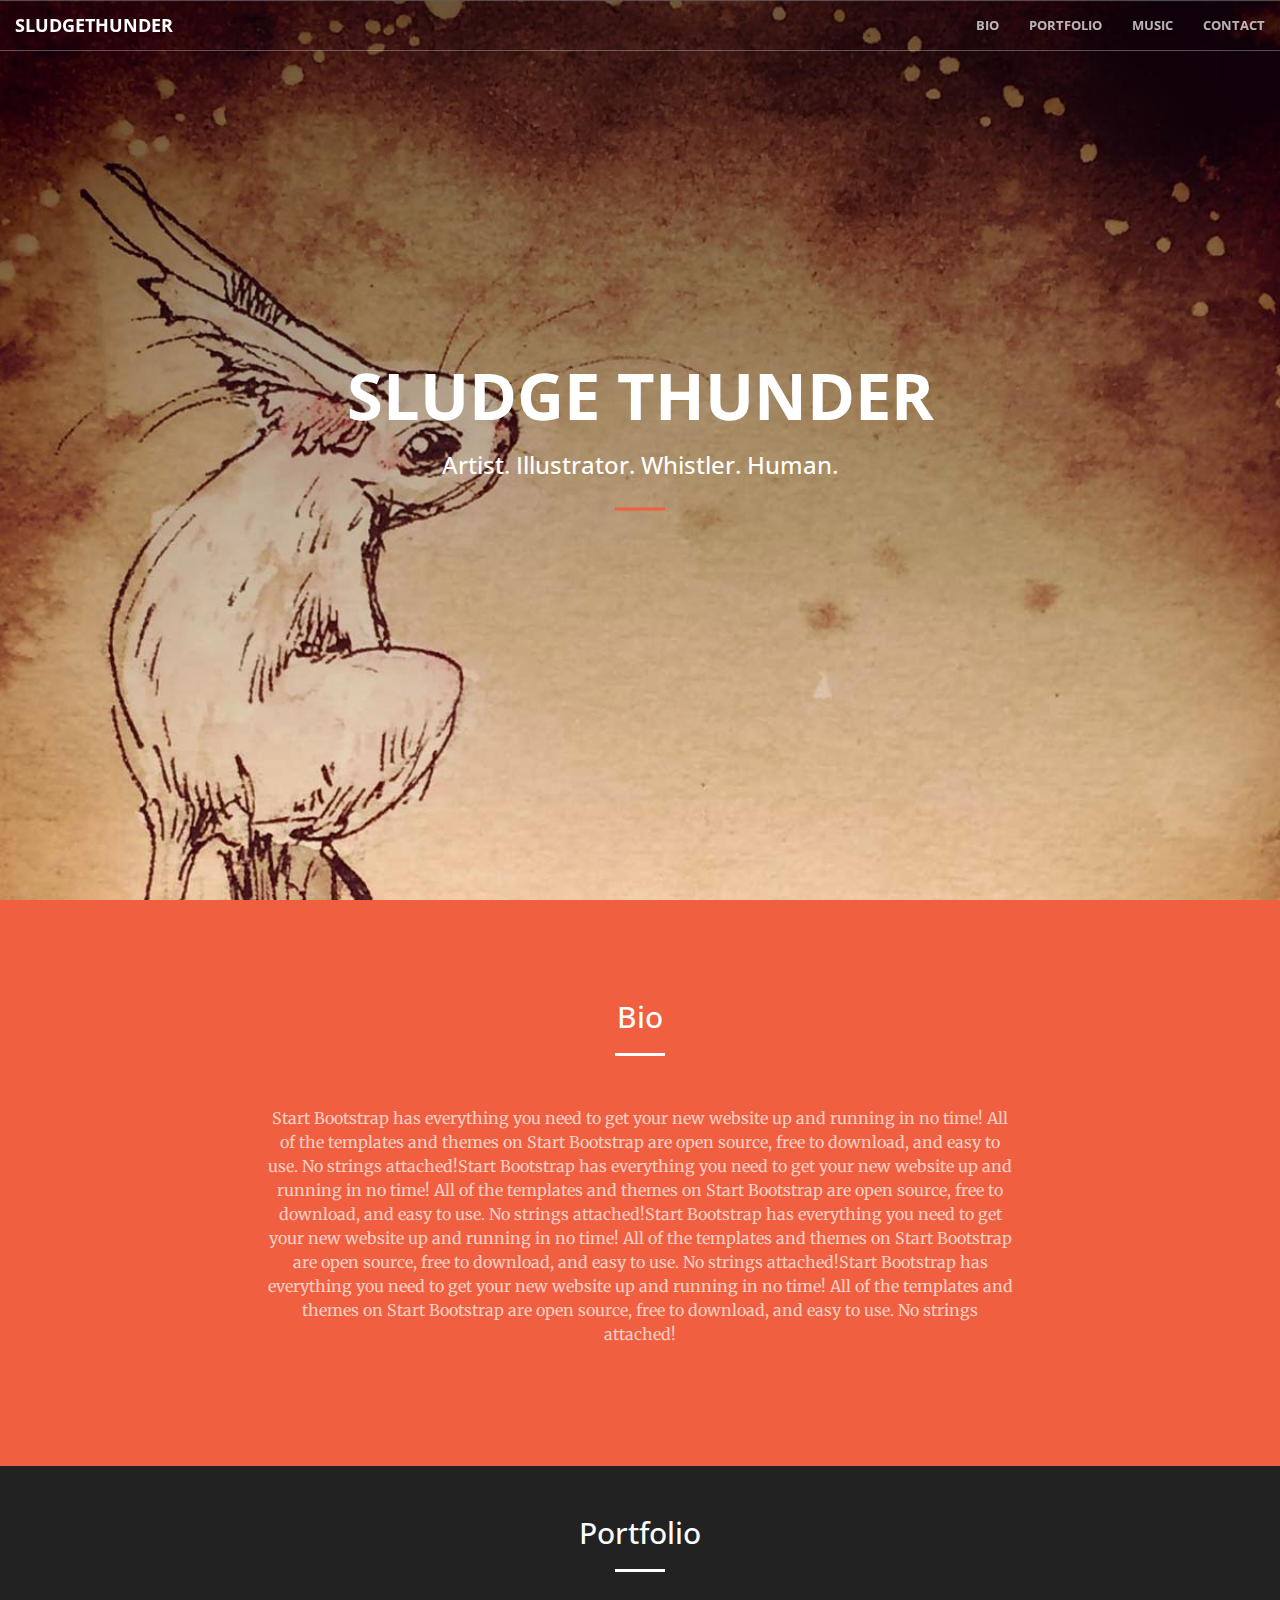
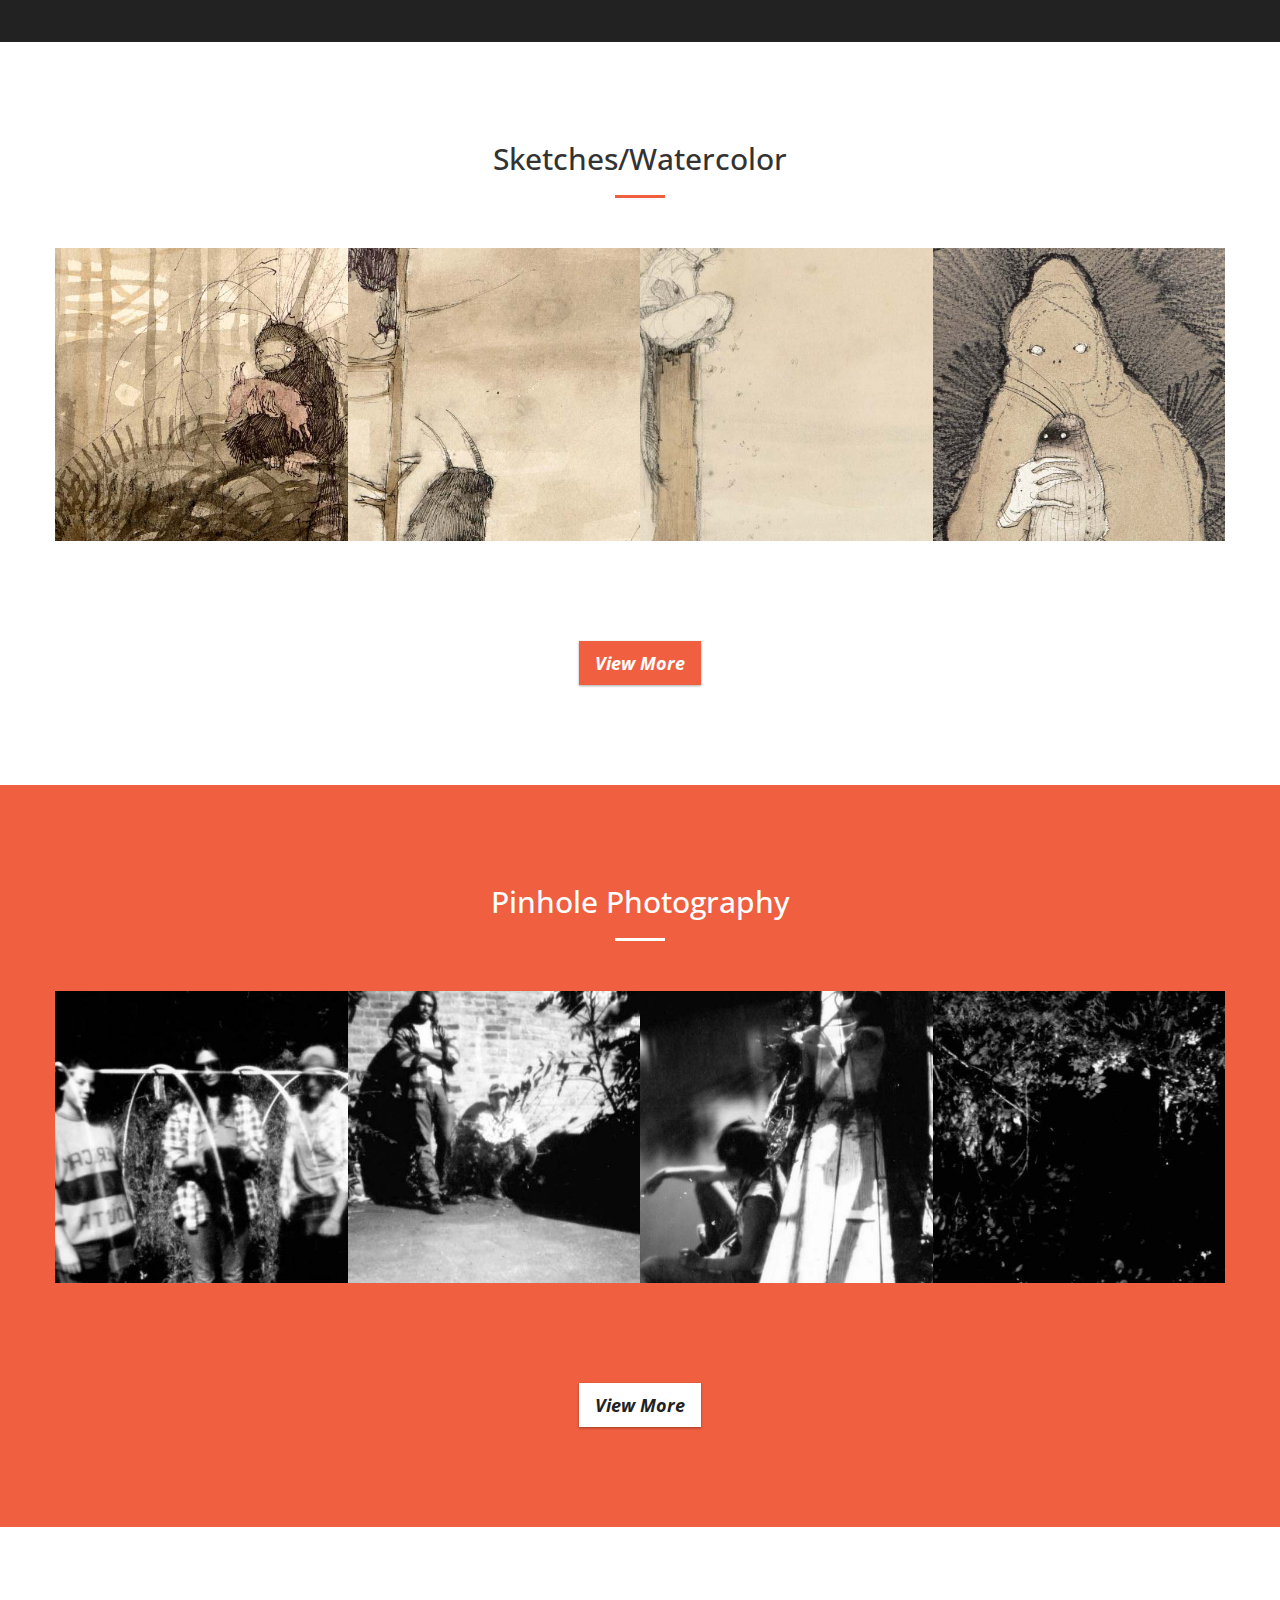
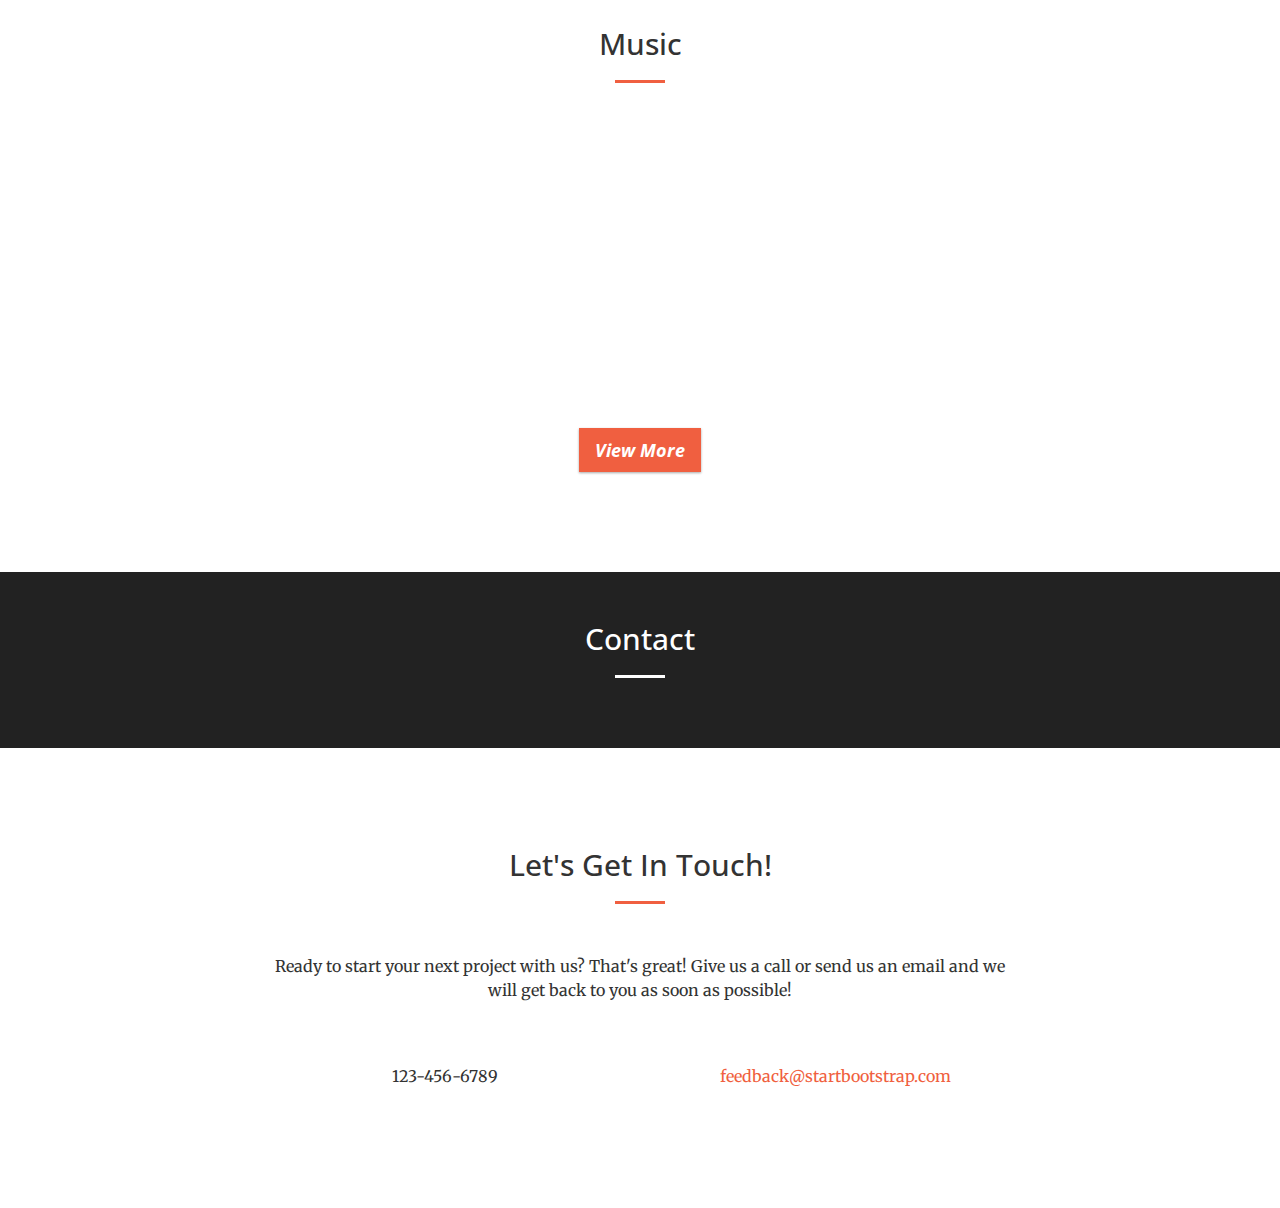
==== index.html @ fcd065b0 "initial commit" ====
<!DOCTYPE html>
<html lang="en">

<head>
    <meta charset="utf-8">
    <meta http-equiv="X-UA-Compatible" content="IE=edge">
    <meta name="viewport" content="width=device-width, initial-scale=1">
    <meta name="description" content="">
    <meta name="author" content="">
    <title>GRUB | NATION</title>
    <!-- Bootstrap Core CSS -->
    <link rel="stylesheet" href="assets/css/bootstrap.min.css" type="text/css">
    <!-- Custom Fonts -->
    <link href='http://fonts.googleapis.com/css?family=Open+Sans:300italic,400italic,600italic,700italic,800italic,400,300,600,700,800' rel='stylesheet' type='text/css'>
    <link href='http://fonts.googleapis.com/css?family=Merriweather:400,300,300italic,400italic,700,700italic,900,900italic' rel='stylesheet' type='text/css'>
    <link rel="stylesheet" href="assets/font-awesome/css/font-awesome.min.css" type="text/css">
    <!-- Plugin CSS -->
    <link rel="stylesheet" href="assets/css/animate.min.css" type="text/css">
    <!-- Custom CSS -->
    <link rel="stylesheet" href="assets/css/creative.css" type="text/css">
    <link rel="stylesheet" href="assets/css/custom.css" type="text/css">


<!-- REMOVE HOLDER.JS  -->
    <script src="assets/js/holder.min.js"></script>


    <!-- HTML5 Shim and Respond.js IE8 support of HTML5 elements and media queries -->
    <!-- WARNING: Respond.js doesn't work if you view the page via file:// -->
    <!--[if lt IE 9]>
        <script src="https://oss.maxcdn.com/libs/html5shiv/3.7.0/html5shiv.js"></script>
        <script src="https://oss.maxcdn.com/libs/respond.js/1.4.2/respond.min.js"></script>
        <p class="browserupgrade">You are using an <strong>outdated</strong> browser. Please <a href="http://browsehappy.com/">upgrade your browser</a> to improve your experience.</p>
    <![endif]-->
</head>

<body id="page-top">
    <!-- Navigation -->
    <nav id="mainNav" class="navbar navbar-default navbar-fixed-top">
        <div class="container-fluid">
            <!-- Brand and toggle get grouped for better mobile display -->
            <div class="navbar-header">
                <button type="button" class="navbar-toggle collapsed" data-toggle="collapse" data-target="#bs-example-navbar-collapse-1">
                    <span class="sr-only">Toggle navigation</span>
                    <span class="icon-bar"></span>
                    <span class="icon-bar"></span>
                    <span class="icon-bar"></span>
                </button>
                <a class="navbar-brand page-scroll" href="#page-top">SludgeThunder</a>
            </div>
            <!-- Collect the nav links, forms, and other content for toggling -->
            <div class="collapse navbar-collapse" id="bs-example-navbar-collapse-1">
                <ul class="nav navbar-nav navbar-right">
                    <li><a class="page-scroll" href="#about">BIO</a></li>
                    <li><a class="page-scroll" href="#portfolio">PORTFOLIO</a></li>
                    <li><a class="page-scroll" href="#music">MUSIC</a></li>
                    <li><a class="page-scroll" href="#contact">CONTACT</a></li>
                </ul>
            </div>
            <!-- /.navbar-collapse -->
        </div>
        <!-- /.container-fluid -->
    </nav>
    <!-- Header -->
    <header>
        <div class="header-content">
            <div class="header-content-inner">
                <h1>Sludge Thunder</h1>
                <h3>Artist. Illustrator. Whistler. Human.</h3>
                <hr>
                <!-- <a href="#about" class="btn btn-primary btn-xl page-scroll">Coming Soon</a> -->
            </div>
        </div>
    </header>
    <!-- Biography -->
    <section class="bg-primary" id="about">
        <div class="container">
            <div class="row">
                <div class="col-lg-8 col-lg-offset-2 text-center">
                    <h2 class="section-heading">Bio</h2>
                    <hr class="light">
                    <p class="text-faded">Start Bootstrap has everything you need to get your new website up and running in no time! All of the templates and themes on Start Bootstrap are open source, free to download, and easy to use. No strings attached!Start Bootstrap has everything you need to get your new website up and running in no time! All of the templates and themes on Start Bootstrap are open source, free to download, and easy to use. No strings attached!Start Bootstrap has everything you need to get your new website up and running in no time! All of the templates and themes on Start Bootstrap are open source, free to download, and easy to use. No strings attached!Start Bootstrap has everything you need to get your new website up and running in no time! All of the templates and themes on Start Bootstrap are open source, free to download, and easy to use. No strings attached!</p>
                </div>
            </div>
        </div>
    </section>
    <!-- Portfolio -->
    <aside class="bg-dark" id="portfolio">
        <div class="container text-center">
            <div class="call-to-action">
                <h2>Portfolio</h2>
                <hr class="light">
            </div>
        </div>
    </aside>
    <section id="gallery_sketches" class="">
        <div class="container">
            <div class="row no-gutter">
                <!-- Sketches/Watercolor -->
                <h2 class="section-heading text-center">Sketches/Watercolor</h2>
                <hr class="primary">
                <div class="col-lg-3 col-sm-6">
                    <a href="#" class="portfolio-box" data-toggle="modal" data-target="#image_id">
                        <img src="uploads/cropped_images/500x500_sludge_thunder_01.jpg" class="img-responsive" alt="">
                        <div class="portfolio-box-caption">
                            <div class="portfolio-box-caption-content">
                                <div class="project-category text-faded">
                                    Category
                                </div>
                                <div class="project-name">
                                    Project Name
                                </div>
                            </div>
                        </div>
                    </a>
                </div>
                <div class="col-lg-3 col-sm-6">
                    <a href="#" class="portfolio-box" data-toggle="modal" data-target="#image_id">
                        <img src="uploads/cropped_images/500x500_sludge_thunder_02.jpg" class="img-responsive" alt="">
                        <div class="portfolio-box-caption">
                            <div class="portfolio-box-caption-content">
                                <div class="project-category text-faded">
                                    Category
                                </div>
                                <div class="project-name">
                                    Project Name
                                </div>
                            </div>
                        </div>
                    </a>
                </div>
                <div class="col-lg-3 col-sm-6">
                    <a href="#" class="portfolio-box" data-toggle="modal" data-target="#image_id">
                        <img src="uploads/cropped_images/500x500_sludge_thunder_03.jpg" class="img-responsive" alt="">
                        <div class="portfolio-box-caption">
                            <div class="portfolio-box-caption-content">
                                <div class="project-category text-faded">
                                    Category
                                </div>
                                <div class="project-name">
                                    Project Name
                                </div>
                            </div>
                        </div>
                    </a>
                </div>
                <div class="col-lg-3 col-sm-6">
                    <a href="#" class="portfolio-box" data-toggle="modal" data-target="#image_id">
                        <img src="uploads/cropped_images/500x500_sludge_thunder_04.jpg" class="img-responsive" alt="">
                        <div class="portfolio-box-caption">
                            <div class="portfolio-box-caption-content">
                                <div class="project-category text-faded">
                                    Category
                                </div>
                                <div class="project-name">
                                    Project Name
                                </div>
                            </div>
                        </div>
                    </a>
                </div>
                <div class="col-xs-12 view-more">
                    <a href="#" class="btn btn-lg btn-primary">View More</a>
                </div>
    </section>
    <section id="pinhole_photography" class="bg-primary">
        <div class="container">
            <div class="row no-gutter">
                <!-- Pinhole Photography -->
                <h2 class="section-heading text-center">Pinhole Photography</h2>
                <hr class="light">
                <div class="col-lg-3 col-sm-6">
                    <a href="#" class="portfolio-box" data-toggle="modal" data-target="#image_id">
                        <img src="uploads/cropped_images/500x500_pinhole_01.jpg" class="img-responsive" alt="">
                        <div class="portfolio-box-caption">
                            <div class="portfolio-box-caption-content">
                                <div class="project-category text-faded">
                                    Category
                                </div>
                                <div class="project-name">
                                    Project Name
                                </div>
                            </div>
                        </div>
                    </a>
                </div>
                <div class="col-lg-3 col-sm-6">
                    <a href="#" class="portfolio-box" data-toggle="modal" data-target="#image_id">
                        <img src="uploads/cropped_images/500x500_pinhole_02.jpg" class="img-responsive" alt="">
                        <div class="portfolio-box-caption">
                            <div class="portfolio-box-caption-content">
                                <div class="project-category text-faded">
                                    Category
                                </div>
                                <div class="project-name">
                                    Project Name
                                </div>
                            </div>
                        </div>
                    </a>
                </div>
                <div class="col-lg-3 col-sm-6">
                    <a href="#" class="portfolio-box" data-toggle="modal" data-target="#image_id">
                        <img src="uploads/cropped_images/500x500_pinhole_03.jpg" class="img-responsive" alt="">
                        <div class="portfolio-box-caption">
                            <div class="portfolio-box-caption-content">
                                <div class="project-category text-faded">
                                    Category
                                </div>
                                <div class="project-name">
                                    Project Name
                                </div>
                            </div>
                        </div>
                    </a>
                </div>
                <div class="col-lg-3 col-sm-6">
                    <a href="#" class="portfolio-box" data-toggle="modal" data-target="#image_id">
                        <img src="uploads/cropped_images/500x500_pinhole_04.jpg" class="img-responsive" alt="">
                        <div class="portfolio-box-caption">
                            <div class="portfolio-box-caption-content">
                                <div class="project-category text-faded">
                                    Category
                                </div>
                                <div class="project-name">
                                    Project Name
                                </div>
                            </div>
                        </div>
                    </a>
                </div>

                <div class="col-xs-12 view-more">
                    <a href="#" class="btn btn-lg btn-default">View More</a>
                </div>
            </div>
        </div>
    </section>

    <!-- Music -->
    <section id="music">
        <div class="container">
            <div class="row">
                <div class="col-lg-12 text-center">
                    <h2 class="section-heading">Music</h2>
                    <hr class="primary">
                </div>
            </div>
        </div>
        <div class="container">
            <div class="row">
                <div class="col-lg-3 col-sm-6 col-xs-12">
                    <div class="service-box">
                        <i class="wow bounceIn text-primary" data-wow-delay=".1s">Nest Of Whistles</i>
                        <iframe class="soundcloud" scrolling="no" frameborder="no" src="https://w.soundcloud.com/player/?url=https%3A//api.soundcloud.com/tracks/195862359&amp;auto_play=false&amp;hide_related=false&amp;show_comments=true&amp;show_user=true&amp;show_reposts=false&amp;visual=true"></iframe>
                        <!--<p class="text-muted">Our templates are updated regularly so they don't break.</p>-->
                    </div>
                </div>
                <div class="col-lg-3 col-sm-6 col-xs-12">
                    <div class="service-box">
                        <i class="wow bounceIn text-primary" data-wow-delay=".3s">Sky Whale Song</i>
                        <iframe class="soundcloud" scrolling="no" frameborder="no" src="https://w.soundcloud.com/player/?url=https%3A//api.soundcloud.com/tracks/191041962&amp;auto_play=false&amp;hide_related=false&amp;show_comments=true&amp;show_user=true&amp;show_reposts=false&amp;visual=true"></iframe>
                    </div>
                </div>
                <div class="col-lg-3 col-sm-6 col-xs-12">
                    <div class="service-box">
                        <i class="wow bounceIn text-primary" data-wow-delay=".5s">Maine</i>
                        <iframe class="soundcloud" scrolling="no" frameborder="no" src="https://w.soundcloud.com/player/?url=https%3A//api.soundcloud.com/tracks/172939476&amp;auto_play=false&amp;hide_related=false&amp;show_comments=true&amp;show_user=true&amp;show_reposts=false&amp;visual=true"></iframe>
                    </div>
                </div>
                <div class="col-lg-3 col-sm-6 col-xs-12">
                    <div class="service-box">
                        <i class="wow bounceIn text-primary" data-wow-delay=".7s">Pine Vein</i>
                        <iframe class="soundcloud" scrolling="no" frameborder="no" src="https://w.soundcloud.com/player/?url=https%3A//api.soundcloud.com/tracks/153938681&amp;auto_play=false&amp;hide_related=false&amp;show_comments=true&amp;show_user=true&amp;show_reposts=false&amp;visual=true"></iframe>
                    </div>
                </div>
                <div class="col-xs-12 view-more">
                    <a href="#" class="btn btn-lg btn-primary">View More</a>
                </div>
            </div>
        </div>
    </section>
    <!-- Contact -->
    <aside class="bg-dark" id="contact">
        <div class="container text-center">
            <div class="call-to-action">
                <h2>Contact</h2>
                <hr class="light">
            </div>
        </div>
    </aside>
    <section>
        <div class="container">
            <div class="row">
                <div class="col-lg-8 col-lg-offset-2 text-center">
                    <h2 class="section-heading">Let's Get In Touch!</h2>
                    <hr class="primary">
                    <p>Ready to start your next project with us? That's great! Give us a call or send us an email and we will get back to you as soon as possible!</p>
                </div>
                <div class="col-lg-4 col-lg-offset-2 text-center">
                    <i class="fa fa-phone fa-3x wow bounceIn"></i>
                    <p>123-456-6789</p>
                </div>
                <div class="col-lg-4 text-center">
                    <i class="fa fa-envelope-o fa-3x wow bounceIn" data-wow-delay=".1s"></i>
                    <p><a href="mailto:your-email@your-domain.com">feedback@startbootstrap.com</a></p>
                </div>
            </div>
        </div>
    </section>



<!-- MODAL CONTENT -->


    <!-- Modals -->
    <!-- Large modal -->
    <div id="image_id" class="modal fade" tabindex="-1" role="dialog" aria-labelledby="IMAGE_NAME">
        <div class="modal-dialog modal-lg">
            <div class="modal-content">
                <div class="modal-header">
                    <button type="button" class="close" data-dismiss="modal" aria-label="Close"><span aria-hidden="true">&times;</span></button>
                    <h4 class="modal-title">IMAGE NAME</h4>
                </div>
                <div class="modal-body text-center">
                        <img class="img-responsive" src="holder.js/600x400">
                </div>
                <div class="modal-footer">
                    <button type="button" class="btn btn-default" data-dismiss="modal">Close</button>
                </div>
            </div>
        </div>
    </div>






    <!-- jQuery -->
    <script src="assets/js/jquery.js"></script>
    <!-- Bootstrap Core JavaScript -->
    <script src="assets/js/bootstrap.min.js"></script>
    <!-- Plugin JavaScript -->
    <script src="assets/js/jquery.easing.min.js"></script>
    <script src="assets/js/jquery.fittext.js"></script>
    <script src="assets/js/wow.min.js"></script>
    <!-- Custom Theme JavaScript -->
    <script src="assets/js/creative.js"></script>
</body>

</html>
---- assets/css/creative.css ----
html,body{height:100%;width:100%}body{font-family:'Merriweather','Helvetica Neue',Arial,sans-serif}hr{border-color:#f05f40;border-width:3px;max-width:50px}hr.light{border-color:white}a{-webkit-transition:all .35s;transition:all .35s;color:#f05f40}a:hover,a:focus{color:#eb3812}h1,h2,h3,h4,h5,h6{font-family:'Open Sans','Helvetica Neue',Arial,sans-serif}p{font-size:16px;line-height:1.5;margin-bottom:20px}.bg-primary{background-color:#f05f40}.bg-dark{background-color:#222;color:white}.text-faded{color:rgba(255,255,255,0.7)}section{padding:100px 0}aside{padding:50px 0}.no-padding{padding:0}.navbar-default{background-color:white;border-color:rgba(34,34,34,0.05);font-family:'Open Sans','Helvetica Neue',Arial,sans-serif;-webkit-transition:all .35s;transition:all .35s}.navbar-default .navbar-header .navbar-brand{color:#f05f40;font-family:'Open Sans','Helvetica Neue',Arial,sans-serif;font-weight:700;text-transform:uppercase}.navbar-default .navbar-header .navbar-brand:hover,.navbar-default .navbar-header .navbar-brand:focus{color:#eb3812}.navbar-default .nav>li>a,.navbar-default .nav>li>a:focus{text-transform:uppercase;font-weight:700;font-size:13px;color:#222}.navbar-default .nav>li>a:hover,.navbar-default .nav>li>a:focus:hover{color:#f05f40}.navbar-default .nav>li.active>a,.navbar-default .nav>li.active>a:focus{color:#f05f40 !important;background-color:transparent}.navbar-default .nav>li.active>a:hover,.navbar-default .nav>li.active>a:focus:hover{background-color:transparent}@media (min-width:768px){.navbar-default{background-color:transparent;border-color:rgba(255,255,255,0.3)}.navbar-default .navbar-header .navbar-brand{color:rgba(255,255,255,0.7)}.navbar-default .navbar-header .navbar-brand:hover,.navbar-default .navbar-header .navbar-brand:focus{color:white}.navbar-default .nav>li>a,.navbar-default .nav>li>a:focus{color:rgba(255,255,255,0.7)}.navbar-default .nav>li>a:hover,.navbar-default .nav>li>a:focus:hover{color:white}.navbar-default.affix{background-color:white;border-color:rgba(34,34,34,0.05)}.navbar-default.affix .navbar-header .navbar-brand{color:#f05f40;font-size:14px}.navbar-default.affix .navbar-header .navbar-brand:hover,.navbar-default.affix .navbar-header .navbar-brand:focus{color:#eb3812}.navbar-default.affix .nav>li>a,.navbar-default.affix .nav>li>a:focus{color:#222}.navbar-default.affix .nav>li>a:hover,.navbar-default.affix .nav>li>a:focus:hover{color:#f05f40}}header{position:relative;width:100%;min-height:auto;background-position:center;background:-webkit-linear-gradient(top, rgba(0,0,0,0.5) 0, rgba(0,0,0,0) 100%), url('../images/header_background.jpg') no-repeat;background:linear-gradient(to bottom, rgba(0,0,0,0.5) 0, rgba(0,0,0,0) 100%),url('../images/header_background.jpg') no-repeat;background-size:cover;text-align:center;color:white}header .header-content{position:relative;text-align:center;padding:100px 15px 100px;width:100%}header .header-content .header-content-inner h1{font-weight:700;text-transform:uppercase;margin-top:0;margin-bottom:0}header .header-content .header-content-inner hr{margin:30px auto}header .header-content .header-content-inner p{font-weight:300;color:rgba(255,255,255,0.7);font-size:16px;margin-bottom:50px}@media (min-width:768px){header{min-height:100%}header .header-content{position:absolute;top:50%;-webkit-transform:translateY(-50%);-ms-transform:translateY(-50%);transform:translateY(-50%);padding:0 50px}header .header-content .header-content-inner{max-width:1000px;margin-left:auto;margin-right:auto}header .header-content .header-content-inner p{font-size:18px;max-width:80%;margin-left:auto;margin-right:auto}}.section-heading{margin-top:0}.service-box{max-width:400px;margin:50px auto 0}@media (min-width:992px){.service-box{margin:20px auto 0}}.service-box p{margin-bottom:0}.portfolio-box{position:relative;display:block;max-width:650px;margin:0 auto}.portfolio-box .portfolio-box-caption{color:white;opacity:0;display:block;background:rgba(240,95,64,0.9);position:absolute;bottom:0;text-align:center;width:100%;height:100%;-webkit-transition:all .35s;transition:all .35s}.portfolio-box .portfolio-box-caption .portfolio-box-caption-content{width:100%;text-align:center;position:absolute;top:50%;-webkit-transform:translateY(-50%);-ms-transform:translateY(-50%);transform:translateY(-50%)}.portfolio-box .portfolio-box-caption .portfolio-box-caption-content .project-category,.portfolio-box .portfolio-box-caption .portfolio-box-caption-content .project-name{font-family:'Open Sans','Helvetica Neue',Arial,sans-serif;padding:0 15px}.portfolio-box .portfolio-box-caption .portfolio-box-caption-content .project-category{text-transform:uppercase;font-weight:600;font-size:14px}.portfolio-box .portfolio-box-caption .portfolio-box-caption-content .project-name{font-size:18px}.portfolio-box:hover .portfolio-box-caption{opacity:1}@media (min-width:768px){.portfolio-box .portfolio-box-caption .portfolio-box-caption-content .project-category{font-size:16px}.portfolio-box .portfolio-box-caption .portfolio-box-caption-content .project-name{font-size:22px}}.call-to-action h2{margin:0 auto 20px}.text-primary{color:#f05f40}.no-gutter>[class*='col-']{padding-right:0;padding-left:0}.btn-default{color:#222;background-color:white;border-color:white;-webkit-transition:all .35s;transition:all .35s}.btn-default:hover,.btn-default:focus,.btn-default.focus,.btn-default:active,.btn-default.active,.open>.dropdown-toggle.btn-default{color:#222;background-color:#f2f2f2;border-color:#ededed}.btn-default:active,.btn-default.active,.open>.dropdown-toggle.btn-default{background-image:none}.btn-default.disabled,.btn-default[disabled],fieldset[disabled] .btn-default,.btn-default.disabled:hover,.btn-default[disabled]:hover,fieldset[disabled] .btn-default:hover,.btn-default.disabled:focus,.btn-default[disabled]:focus,fieldset[disabled] .btn-default:focus,.btn-default.disabled.focus,.btn-default[disabled].focus,fieldset[disabled] .btn-default.focus,.btn-default.disabled:active,.btn-default[disabled]:active,fieldset[disabled] .btn-default:active,.btn-default.disabled.active,.btn-default[disabled].active,fieldset[disabled] .btn-default.active{background-color:white;border-color:white}.btn-default .badge{color:white;background-color:#222}.btn-primary{color:white;background-color:#f05f40;border-color:#f05f40;-webkit-transition:all .35s;transition:all .35s}.btn-primary:hover,.btn-primary:focus,.btn-primary.focus,.btn-primary:active,.btn-primary.active,.open>.dropdown-toggle.btn-primary{color:white;background-color:#ee4b28;border-color:#ed431f}.btn-primary:active,.btn-primary.active,.open>.dropdown-toggle.btn-primary{background-image:none}.btn-primary.disabled,.btn-primary[disabled],fieldset[disabled] .btn-primary,.btn-primary.disabled:hover,.btn-primary[disabled]:hover,fieldset[disabled] .btn-primary:hover,.btn-primary.disabled:focus,.btn-primary[disabled]:focus,fieldset[disabled] .btn-primary:focus,.btn-primary.disabled.focus,.btn-primary[disabled].focus,fieldset[disabled] .btn-primary.focus,.btn-primary.disabled:active,.btn-primary[disabled]:active,fieldset[disabled] .btn-primary:active,.btn-primary.disabled.active,.btn-primary[disabled].active,fieldset[disabled] .btn-primary.active{background-color:#f05f40;border-color:#f05f40}.btn-primary .badge{color:#f05f40;background-color:white}.btn{font-family:'Open Sans','Helvetica Neue',Arial,sans-serif;border:none;border-radius:300px;font-weight:700;text-transform:uppercase}.btn-xl{padding:15px 30px}::-moz-selection{color:white;text-shadow:none;background:#222}::selection{color:white;text-shadow:none;background:#222}img::-moz-selection{color:white;background:transparent}img::selection{color:white;background:transparent}img::-moz-selection{color:white;background:transparent}body{webkit-tap-highlight-color:#222}
/*# sourceMappingURL=creative.css.map */
---- assets/css/custom.css ----
.btn {
  border-radius: 0;
  text-transform: capitalize;
  font-style: italic;
  font-weight: 700;
  -webkit-box-shadow: 0 1px 3px 0 rgba(0, 0, 0, 0.12), 0 1px 2px 0 rgba(0, 0, 0, 0.24);
  -moz-box-shadow: 0 1px 3px 0 rgba(0, 0, 0, 0.12), 0 1px 2px 0 rgba(0, 0, 0, 0.24);
  box-shadow: 0 1px 3px 0 rgba(0, 0, 0, 0.12), 0 1px 2px 0 rgba(0, 0, 0, 0.24);
}
.btn:hover,
.btn:active,
.btn.active,
.btn:active:focus,
.btn.active:focus {
  -webkit-box-shadow: 0 3px 6px rgba(0, 0, 0, 0.16), 0 3px 6px rgba(0, 0, 0, 0.23);
  -moz-box-shadow: 0 3px 6px rgba(0, 0, 0, 0.16), 0 3px 6px rgba(0, 0, 0, 0.23);
  box-shadow: 0 3px 6px rgba(0, 0, 0, 0.16), 0 3px 6px rgba(0, 0, 0, 0.23);
}
.btn:focus {
  -webkit-box-shadow: 0 3px 6px rgba(0, 0, 0, 0.16), 0 3px 6px rgba(0, 0, 0, 0.23);
  -moz-box-shadow: 0 3px 6px rgba(0, 0, 0, 0.16), 0 3px 6px rgba(0, 0, 0, 0.23);
  box-shadow: 0 3px 6px rgba(0, 0, 0, 0.16), 0 3px 6px rgba(0, 0, 0, 0.23);
}
.view-more {
  text-align: center;
  margin: 100px 0 0;
}
section hr {
  margin-bottom: 50px;
}
.service-box i {
  display: block;
}
.portfolio-box img {
  margin: 0 auto;
}
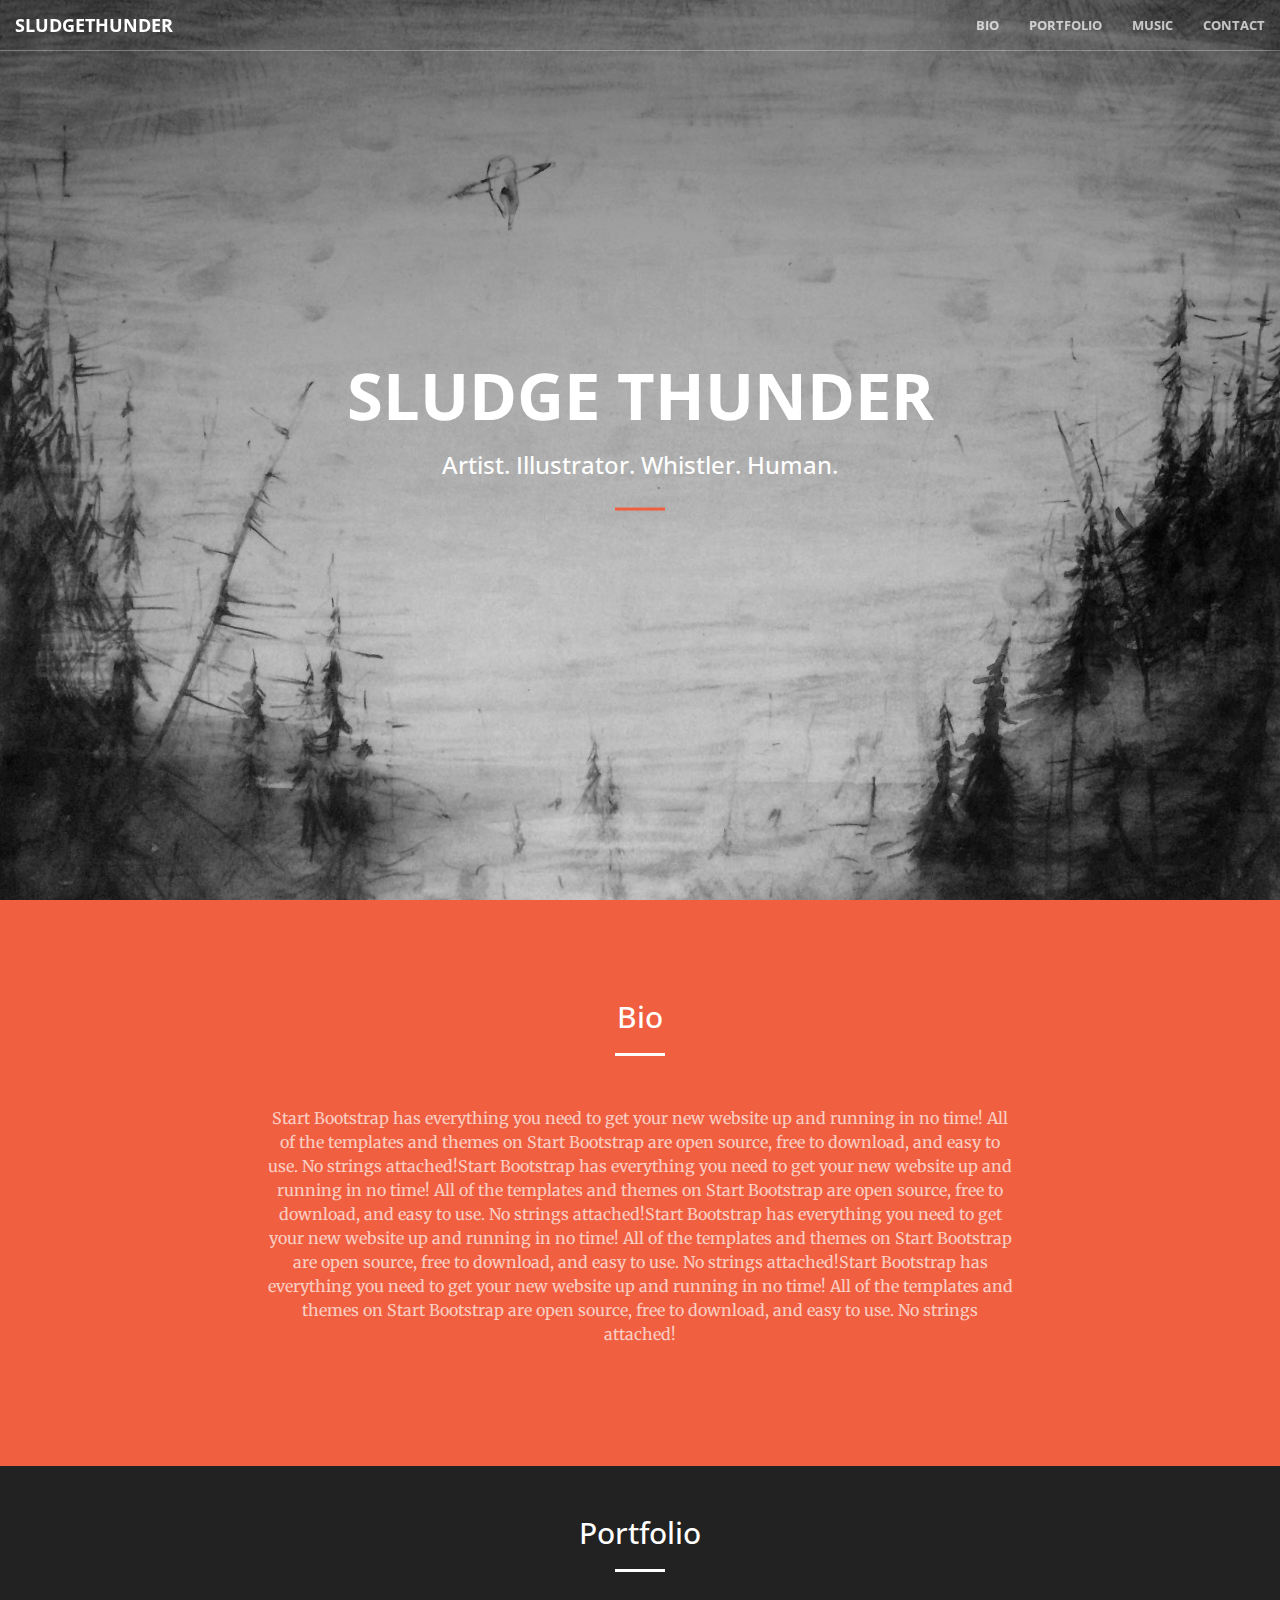
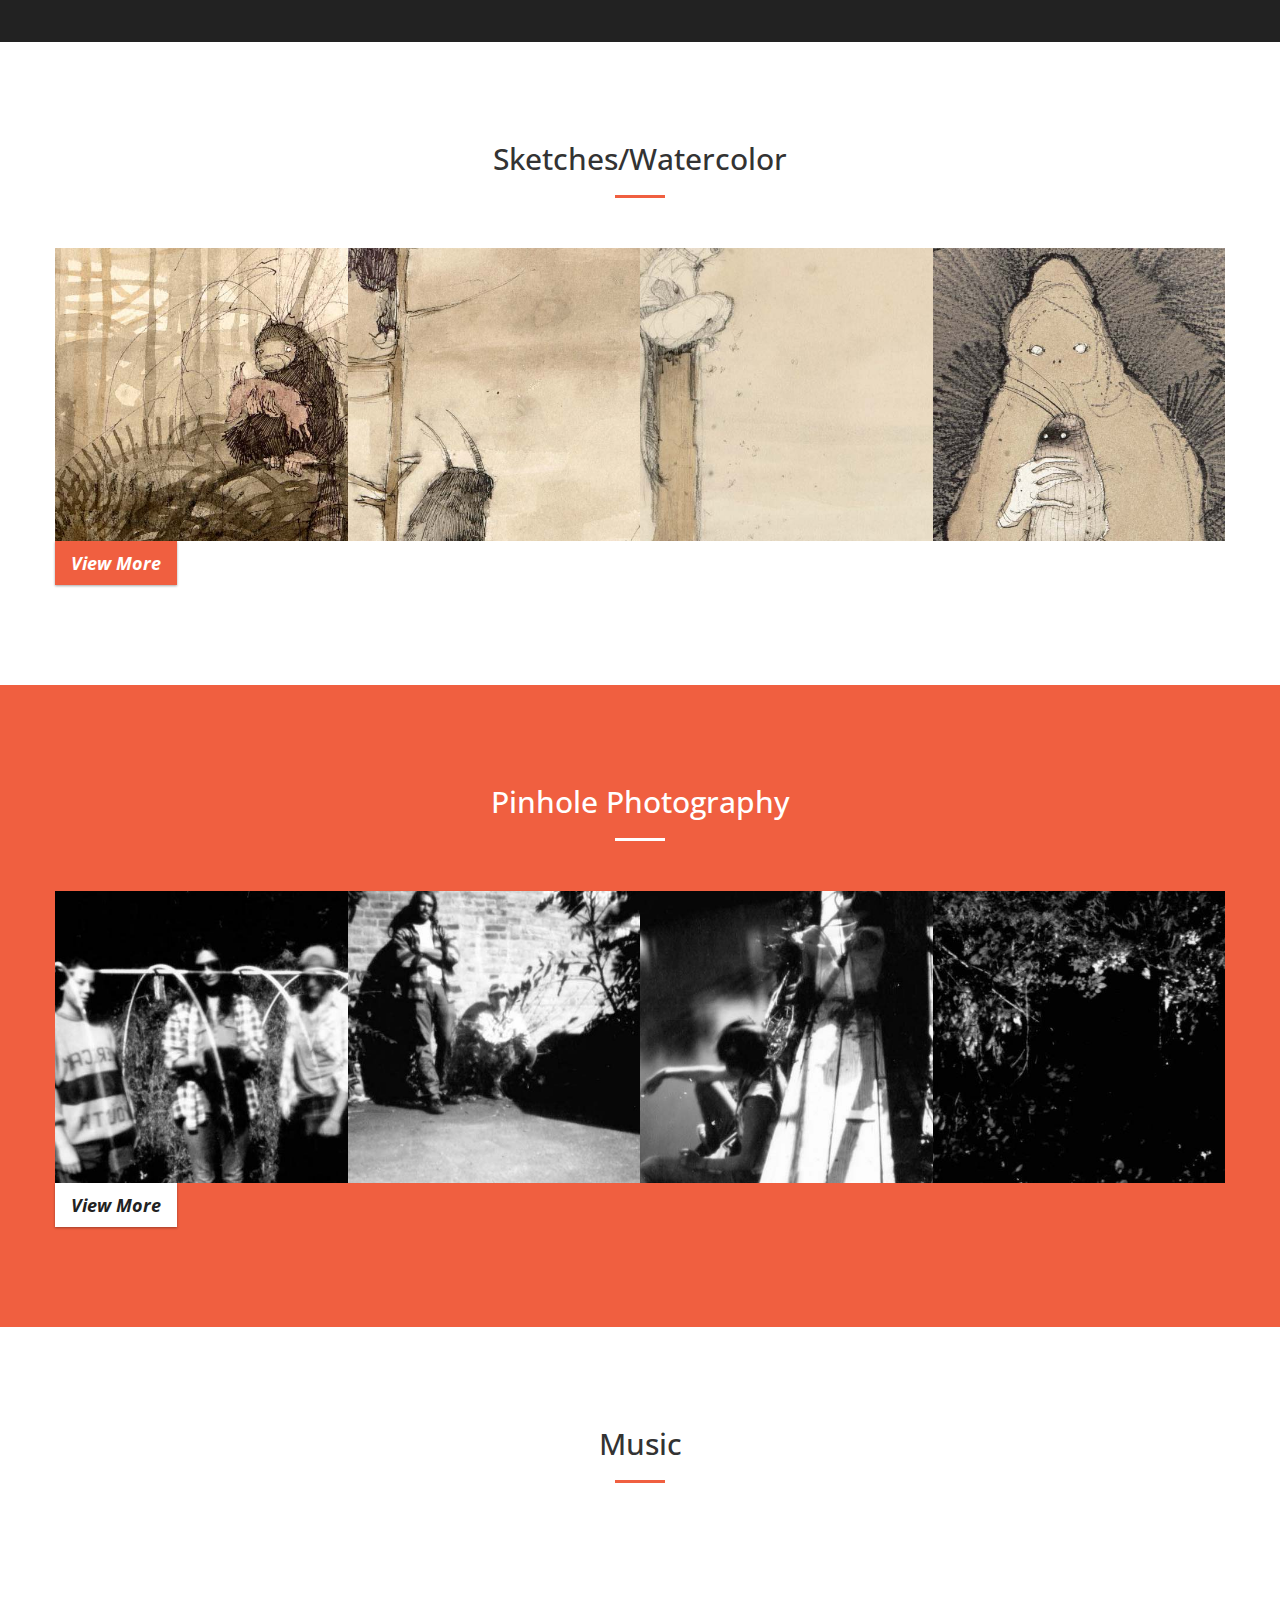
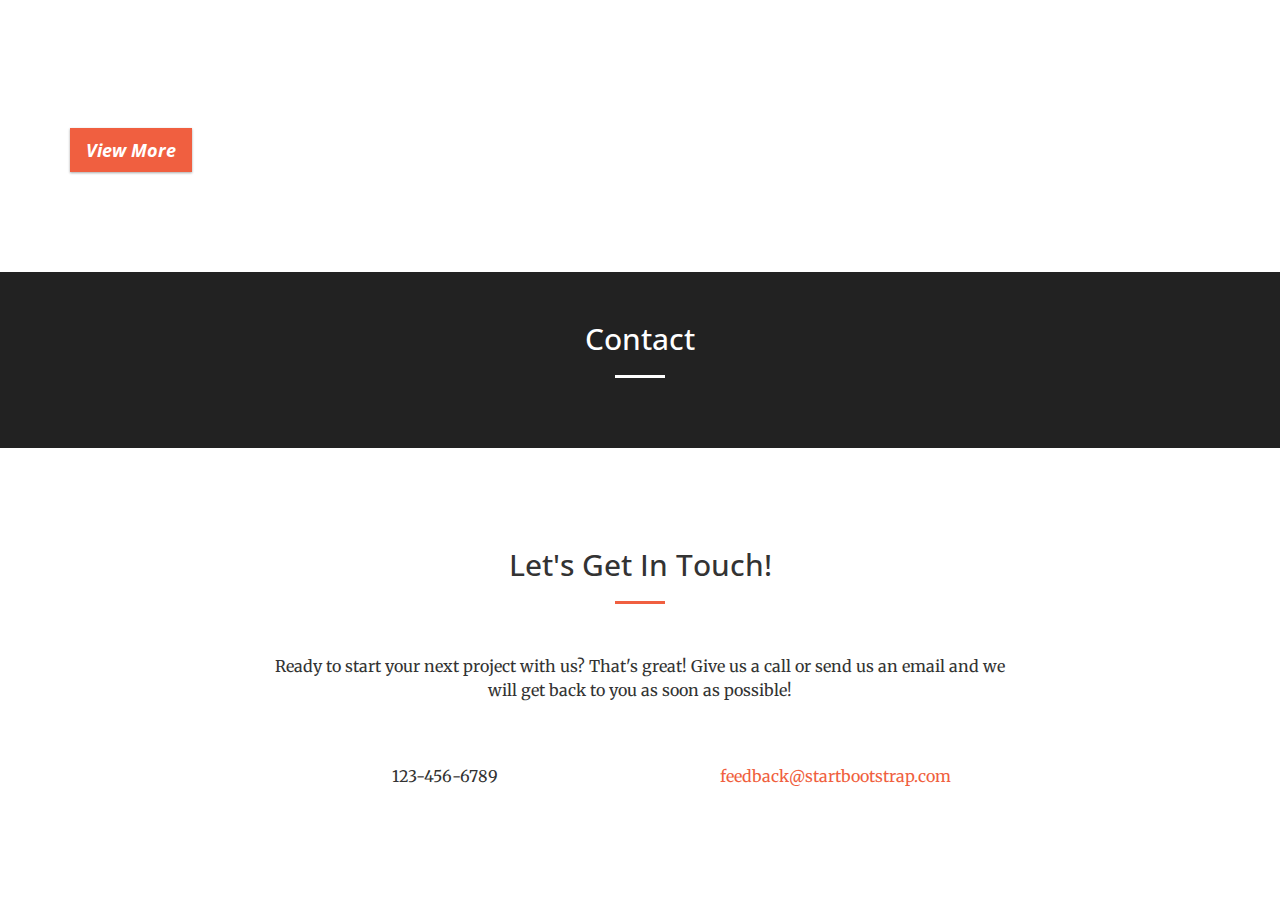
==== commit fc58b194: "v0.0.1" ====
--- a/index.html
+++ b/index.html
@@ -30,11 +30,13 @@
     <!--[if lt IE 9]>
         <script src="https://oss.maxcdn.com/libs/html5shiv/3.7.0/html5shiv.js"></script>
         <script src="https://oss.maxcdn.com/libs/respond.js/1.4.2/respond.min.js"></script>
-        <p class="browserupgrade">You are using an <strong>outdated</strong> browser. Please <a href="http://browsehappy.com/">upgrade your browser</a> to improve your experience.</p>
     <![endif]-->
 </head>
 
 <body id="page-top">
+<!--[if lt IE 9]>
+    <p class="browserupgrade">You are using an <strong>outdated</strong> browser. Please <a href="http://browsehappy.com/">upgrade your browser</a> to improve your experience.</p>
+<![endif]-->
     <!-- Navigation -->
     <nav id="mainNav" class="navbar navbar-default navbar-fixed-top">
         <div class="container-fluid">
@@ -107,9 +109,7 @@
                                 <div class="project-category text-faded">
                                     Category
                                 </div>
-                                <div class="project-name">
-                                    Project Name
-                                </div>
+                                
                             </div>
                         </div>
                     </a>
@@ -122,9 +122,7 @@
                                 <div class="project-category text-faded">
                                     Category
                                 </div>
-                                <div class="project-name">
-                                    Project Name
-                                </div>
+                                
                             </div>
                         </div>
                     </a>
@@ -137,9 +135,7 @@
                                 <div class="project-category text-faded">
                                     Category
                                 </div>
-                                <div class="project-name">
-                                    Project Name
-                                </div>
+                                
                             </div>
                         </div>
                     </a>
@@ -152,9 +148,7 @@
                                 <div class="project-category text-faded">
                                     Category
                                 </div>
-                                <div class="project-name">
-                                    Project Name
-                                </div>
+                                
                             </div>
                         </div>
                     </a>
@@ -177,9 +171,7 @@
                                 <div class="project-category text-faded">
                                     Category
                                 </div>
-                                <div class="project-name">
-                                    Project Name
-                                </div>
+                                
                             </div>
                         </div>
                     </a>
@@ -192,9 +184,7 @@
                                 <div class="project-category text-faded">
                                     Category
                                 </div>
-                                <div class="project-name">
-                                    Project Name
-                                </div>
+                                
                             </div>
                         </div>
                     </a>
@@ -207,9 +197,7 @@
                                 <div class="project-category text-faded">
                                     Category
                                 </div>
-                                <div class="project-name">
-                                    Project Name
-                                </div>
+                                
                             </div>
                         </div>
                     </a>
@@ -222,9 +210,7 @@
                                 <div class="project-category text-faded">
                                     Category
                                 </div>
-                                <div class="project-name">
-                                    Project Name
-                                </div>
+                                
                             </div>
                         </div>
                     </a>
@@ -321,7 +307,7 @@
             <div class="modal-content">
                 <div class="modal-header">
                     <button type="button" class="close" data-dismiss="modal" aria-label="Close"><span aria-hidden="true">&times;</span></button>
-                    <h4 class="modal-title">IMAGE NAME</h4>
+                    
                 </div>
                 <div class="modal-body text-center">
                         <img class="img-responsive" src="holder.js/600x400">
--- a/assets/css/creative.css
+++ b/assets/css/creative.css
@@ -1,2 +1,2 @@
-html,body{height:100%;width:100%}body{font-family:'Merriweather','Helvetica Neue',Arial,sans-serif}hr{border-color:#f05f40;border-width:3px;max-width:50px}hr.light{border-color:white}a{-webkit-transition:all .35s;transition:all .35s;color:#f05f40}a:hover,a:focus{color:#eb3812}h1,h2,h3,h4,h5,h6{font-family:'Open Sans','Helvetica Neue',Arial,sans-serif}p{font-size:16px;line-height:1.5;margin-bottom:20px}.bg-primary{background-color:#f05f40}.bg-dark{background-color:#222;color:white}.text-faded{color:rgba(255,255,255,0.7)}section{padding:100px 0}aside{padding:50px 0}.no-padding{padding:0}.navbar-default{background-color:white;border-color:rgba(34,34,34,0.05);font-family:'Open Sans','Helvetica Neue',Arial,sans-serif;-webkit-transition:all .35s;transition:all .35s}.navbar-default .navbar-header .navbar-brand{color:#f05f40;font-family:'Open Sans','Helvetica Neue',Arial,sans-serif;font-weight:700;text-transform:uppercase}.navbar-default .navbar-header .navbar-brand:hover,.navbar-default .navbar-header .navbar-brand:focus{color:#eb3812}.navbar-default .nav>li>a,.navbar-default .nav>li>a:focus{text-transform:uppercase;font-weight:700;font-size:13px;color:#222}.navbar-default .nav>li>a:hover,.navbar-default .nav>li>a:focus:hover{color:#f05f40}.navbar-default .nav>li.active>a,.navbar-default .nav>li.active>a:focus{color:#f05f40 !important;background-color:transparent}.navbar-default .nav>li.active>a:hover,.navbar-default .nav>li.active>a:focus:hover{background-color:transparent}@media (min-width:768px){.navbar-default{background-color:transparent;border-color:rgba(255,255,255,0.3)}.navbar-default .navbar-header .navbar-brand{color:rgba(255,255,255,0.7)}.navbar-default .navbar-header .navbar-brand:hover,.navbar-default .navbar-header .navbar-brand:focus{color:white}.navbar-default .nav>li>a,.navbar-default .nav>li>a:focus{color:rgba(255,255,255,0.7)}.navbar-default .nav>li>a:hover,.navbar-default .nav>li>a:focus:hover{color:white}.navbar-default.affix{background-color:white;border-color:rgba(34,34,34,0.05)}.navbar-default.affix .navbar-header .navbar-brand{color:#f05f40;font-size:14px}.navbar-default.affix .navbar-header .navbar-brand:hover,.navbar-default.affix .navbar-header .navbar-brand:focus{color:#eb3812}.navbar-default.affix .nav>li>a,.navbar-default.affix .nav>li>a:focus{color:#222}.navbar-default.affix .nav>li>a:hover,.navbar-default.affix .nav>li>a:focus:hover{color:#f05f40}}header{position:relative;width:100%;min-height:auto;background-position:center;background:-webkit-linear-gradient(top, rgba(0,0,0,0.5) 0, rgba(0,0,0,0) 100%), url('../images/header_background.jpg') no-repeat;background:linear-gradient(to bottom, rgba(0,0,0,0.5) 0, rgba(0,0,0,0) 100%),url('../images/header_background.jpg') no-repeat;background-size:cover;text-align:center;color:white}header .header-content{position:relative;text-align:center;padding:100px 15px 100px;width:100%}header .header-content .header-content-inner h1{font-weight:700;text-transform:uppercase;margin-top:0;margin-bottom:0}header .header-content .header-content-inner hr{margin:30px auto}header .header-content .header-content-inner p{font-weight:300;color:rgba(255,255,255,0.7);font-size:16px;margin-bottom:50px}@media (min-width:768px){header{min-height:100%}header .header-content{position:absolute;top:50%;-webkit-transform:translateY(-50%);-ms-transform:translateY(-50%);transform:translateY(-50%);padding:0 50px}header .header-content .header-content-inner{max-width:1000px;margin-left:auto;margin-right:auto}header .header-content .header-content-inner p{font-size:18px;max-width:80%;margin-left:auto;margin-right:auto}}.section-heading{margin-top:0}.service-box{max-width:400px;margin:50px auto 0}@media (min-width:992px){.service-box{margin:20px auto 0}}.service-box p{margin-bottom:0}.portfolio-box{position:relative;display:block;max-width:650px;margin:0 auto}.portfolio-box .portfolio-box-caption{color:white;opacity:0;display:block;background:rgba(240,95,64,0.9);position:absolute;bottom:0;text-align:center;width:100%;height:100%;-webkit-transition:all .35s;transition:all .35s}.portfolio-box .portfolio-box-caption .portfolio-box-caption-content{width:100%;text-align:center;position:absolute;top:50%;-webkit-transform:translateY(-50%);-ms-transform:translateY(-50%);transform:translateY(-50%)}.portfolio-box .portfolio-box-caption .portfolio-box-caption-content .project-category,.portfolio-box .portfolio-box-caption .portfolio-box-caption-content .project-name{font-family:'Open Sans','Helvetica Neue',Arial,sans-serif;padding:0 15px}.portfolio-box .portfolio-box-caption .portfolio-box-caption-content .project-category{text-transform:uppercase;font-weight:600;font-size:14px}.portfolio-box .portfolio-box-caption .portfolio-box-caption-content .project-name{font-size:18px}.portfolio-box:hover .portfolio-box-caption{opacity:1}@media (min-width:768px){.portfolio-box .portfolio-box-caption .portfolio-box-caption-content .project-category{font-size:16px}.portfolio-box .portfolio-box-caption .portfolio-box-caption-content .project-name{font-size:22px}}.call-to-action h2{margin:0 auto 20px}.text-primary{color:#f05f40}.no-gutter>[class*='col-']{padding-right:0;padding-left:0}.btn-default{color:#222;background-color:white;border-color:white;-webkit-transition:all .35s;transition:all .35s}.btn-default:hover,.btn-default:focus,.btn-default.focus,.btn-default:active,.btn-default.active,.open>.dropdown-toggle.btn-default{color:#222;background-color:#f2f2f2;border-color:#ededed}.btn-default:active,.btn-default.active,.open>.dropdown-toggle.btn-default{background-image:none}.btn-default.disabled,.btn-default[disabled],fieldset[disabled] .btn-default,.btn-default.disabled:hover,.btn-default[disabled]:hover,fieldset[disabled] .btn-default:hover,.btn-default.disabled:focus,.btn-default[disabled]:focus,fieldset[disabled] .btn-default:focus,.btn-default.disabled.focus,.btn-default[disabled].focus,fieldset[disabled] .btn-default.focus,.btn-default.disabled:active,.btn-default[disabled]:active,fieldset[disabled] .btn-default:active,.btn-default.disabled.active,.btn-default[disabled].active,fieldset[disabled] .btn-default.active{background-color:white;border-color:white}.btn-default .badge{color:white;background-color:#222}.btn-primary{color:white;background-color:#f05f40;border-color:#f05f40;-webkit-transition:all .35s;transition:all .35s}.btn-primary:hover,.btn-primary:focus,.btn-primary.focus,.btn-primary:active,.btn-primary.active,.open>.dropdown-toggle.btn-primary{color:white;background-color:#ee4b28;border-color:#ed431f}.btn-primary:active,.btn-primary.active,.open>.dropdown-toggle.btn-primary{background-image:none}.btn-primary.disabled,.btn-primary[disabled],fieldset[disabled] .btn-primary,.btn-primary.disabled:hover,.btn-primary[disabled]:hover,fieldset[disabled] .btn-primary:hover,.btn-primary.disabled:focus,.btn-primary[disabled]:focus,fieldset[disabled] .btn-primary:focus,.btn-primary.disabled.focus,.btn-primary[disabled].focus,fieldset[disabled] .btn-primary.focus,.btn-primary.disabled:active,.btn-primary[disabled]:active,fieldset[disabled] .btn-primary:active,.btn-primary.disabled.active,.btn-primary[disabled].active,fieldset[disabled] .btn-primary.active{background-color:#f05f40;border-color:#f05f40}.btn-primary .badge{color:#f05f40;background-color:white}.btn{font-family:'Open Sans','Helvetica Neue',Arial,sans-serif;border:none;border-radius:300px;font-weight:700;text-transform:uppercase}.btn-xl{padding:15px 30px}::-moz-selection{color:white;text-shadow:none;background:#222}::selection{color:white;text-shadow:none;background:#222}img::-moz-selection{color:white;background:transparent}img::selection{color:white;background:transparent}img::-moz-selection{color:white;background:transparent}body{webkit-tap-highlight-color:#222}
+html,body{height:100%;width:100%}body{font-family:'Merriweather','Helvetica Neue',Arial,sans-serif}hr{border-color:#f05f40;border-width:3px;max-width:50px}hr.light{border-color:white}a{-webkit-transition:all .35s;transition:all .35s;color:#f05f40}a:hover,a:focus{color:#eb3812}h1,h2,h3,h4,h5,h6{font-family:'Open Sans','Helvetica Neue',Arial,sans-serif}p{font-size:16px;line-height:1.5;margin-bottom:20px}.bg-primary{background-color:#f05f40}.bg-dark{background-color:#222;color:white}.text-faded{color:rgba(255,255,255,0.7)}section{padding:100px 0}aside{padding:50px 0}.no-padding{padding:0}.navbar-default{background-color:white;border-color:rgba(34,34,34,0.05);font-family:'Open Sans','Helvetica Neue',Arial,sans-serif;-webkit-transition:all .35s;transition:all .35s}.navbar-default .navbar-header .navbar-brand{color:#f05f40;font-family:'Open Sans','Helvetica Neue',Arial,sans-serif;font-weight:700;text-transform:uppercase}.navbar-default .navbar-header .navbar-brand:hover,.navbar-default .navbar-header .navbar-brand:focus{color:#eb3812}.navbar-default.secondary .navbar-header .navbar-brand{color:#222}.navbar-default.secondary .navbar-header .navbar-brand:hover,.navbar-default.secondary .navbar-header .navbar-brand:active,.navbar-default.secondary .navbar-header .navbar-brand:focus{color:#f05f40}.navbar-default.secondary .nav>li>a,.navbar-default.secondary .nav>li>a:focus{color:#222}.navbar-default.secondary .nav>li>a:hover,.navbar-default.secondary .nav>li>a:focus:hover{color:#f05f40}.navbar-default .nav>li>a,.navbar-default .nav>li>a:focus{text-transform:uppercase;font-weight:700;font-size:13px;color:#222}.navbar-default .nav>li>a:hover,.navbar-default .nav>li>a:focus:hover{color:#f05f40}.navbar-default .nav>li.active>a,.navbar-default .nav>li.active>a:focus{color:#f05f40 !important;background-color:transparent}.navbar-default .nav>li.active>a:hover,.navbar-default .nav>li.active>a:focus:hover{background-color:transparent}@media (min-width:768px){.navbar-default{background-color:transparent;border-color:rgba(255,255,255,0.3)}.navbar-default .navbar-header .navbar-brand{color:rgba(255,255,255,0.7)}.navbar-default .navbar-header .navbar-brand:hover,.navbar-default .navbar-header .navbar-brand:focus{color:white}.navbar-default .nav>li>a,.navbar-default .nav>li>a:focus{color:rgba(255,255,255,0.7)}.navbar-default .nav>li>a:hover,.navbar-default .nav>li>a:focus:hover{color:white}.navbar-default.affix{background-color:white;border-color:rgba(34,34,34,0.05)}.navbar-default.affix .navbar-header .navbar-brand{color:#f05f40;font-size:14px}.navbar-default.affix .navbar-header .navbar-brand:hover,.navbar-default.affix .navbar-header .navbar-brand:focus{color:#eb3812}.navbar-default.affix .nav>li>a,.navbar-default.affix .nav>li>a:focus{color:#222}.navbar-default.affix .nav>li>a:hover,.navbar-default.affix .nav>li>a:focus:hover{color:#f05f40}}header{position:relative;width:100%;min-height:auto;background-position:center;background:-webkit-linear-gradient(top, rgba(0,0,0,0.5) 0, rgba(0,0,0,0) 100%), url('../images/background.jpg') no-repeat;background:linear-gradient(to bottom, rgba(0,0,0,0.5) 0, rgba(0,0,0,0) 100%),url('../images/background.jpg') no-repeat;background-size:cover;text-align:center;color:white}header .header-content{position:relative;text-align:center;padding:100px 15px 100px;width:100%}header .header-content .header-content-inner h1{font-weight:700;text-transform:uppercase;margin-top:0;margin-bottom:0}header .header-content .header-content-inner hr{margin:30px auto}header .header-content .header-content-inner p{font-weight:300;color:rgba(255,255,255,0.7);font-size:16px;margin-bottom:50px}@media (min-width:768px){header{min-height:100%}header .header-content{position:absolute;top:50%;-webkit-transform:translateY(-50%);-ms-transform:translateY(-50%);transform:translateY(-50%);padding:0 50px}header .header-content .header-content-inner{max-width:1000px;margin-left:auto;margin-right:auto}header .header-content .header-content-inner p{font-size:18px;max-width:80%;margin-left:auto;margin-right:auto}}.section-heading{margin-top:0}.service-box{max-width:400px;margin:50px auto 0}@media (min-width:992px){.service-box{margin:20px auto 0}}.service-box p{margin-bottom:0}.portfolio-box{position:relative;display:block;max-width:650px;margin:0 auto}.portfolio-box .portfolio-box-caption{color:white;opacity:0;display:block;background:rgba(240,95,64,0.9);position:absolute;bottom:0;text-align:center;width:100%;height:100%;-webkit-transition:all .35s;transition:all .35s}.portfolio-box .portfolio-box-caption .portfolio-box-caption-content{width:100%;text-align:center;position:absolute;top:50%;-webkit-transform:translateY(-50%);-ms-transform:translateY(-50%);transform:translateY(-50%)}.portfolio-box .portfolio-box-caption .portfolio-box-caption-content .project-category,.portfolio-box .portfolio-box-caption .portfolio-box-caption-content .project-name{font-family:'Open Sans','Helvetica Neue',Arial,sans-serif;padding:0 15px}.portfolio-box .portfolio-box-caption .portfolio-box-caption-content .project-category{text-transform:uppercase;font-weight:600;font-size:14px}.portfolio-box .portfolio-box-caption .portfolio-box-caption-content .project-name{font-size:18px}.portfolio-box:hover .portfolio-box-caption{opacity:1}@media (min-width:768px){.portfolio-box .portfolio-box-caption .portfolio-box-caption-content .project-category{font-size:16px}.portfolio-box .portfolio-box-caption .portfolio-box-caption-content .project-name{font-size:22px}}.call-to-action h2{margin:0 auto 20px}.text-primary{color:#f05f40}.no-gutter>[class*='col-']{padding-right:0;padding-left:0}.btn-default{color:#222;background-color:white;border-color:white;-webkit-transition:all .35s;transition:all .35s}.btn-default:hover,.btn-default:focus,.btn-default.focus,.btn-default:active,.btn-default.active,.open>.dropdown-toggle.btn-default{color:#222;background-color:#f2f2f2;border-color:#ededed}.btn-default:active,.btn-default.active,.open>.dropdown-toggle.btn-default{background-image:none}.btn-default.disabled,.btn-default[disabled],fieldset[disabled] .btn-default,.btn-default.disabled:hover,.btn-default[disabled]:hover,fieldset[disabled] .btn-default:hover,.btn-default.disabled:focus,.btn-default[disabled]:focus,fieldset[disabled] .btn-default:focus,.btn-default.disabled.focus,.btn-default[disabled].focus,fieldset[disabled] .btn-default.focus,.btn-default.disabled:active,.btn-default[disabled]:active,fieldset[disabled] .btn-default:active,.btn-default.disabled.active,.btn-default[disabled].active,fieldset[disabled] .btn-default.active{background-color:white;border-color:white}.btn-default .badge{color:white;background-color:#222}.btn-primary{color:white;background-color:#f05f40;border-color:#f05f40;-webkit-transition:all .35s;transition:all .35s}.btn-primary:hover,.btn-primary:focus,.btn-primary.focus,.btn-primary:active,.btn-primary.active,.open>.dropdown-toggle.btn-primary{color:white;background-color:#ee4b28;border-color:#ed431f}.btn-primary:active,.btn-primary.active,.open>.dropdown-toggle.btn-primary{background-image:none}.btn-primary.disabled,.btn-primary[disabled],fieldset[disabled] .btn-primary,.btn-primary.disabled:hover,.btn-primary[disabled]:hover,fieldset[disabled] .btn-primary:hover,.btn-primary.disabled:focus,.btn-primary[disabled]:focus,fieldset[disabled] .btn-primary:focus,.btn-primary.disabled.focus,.btn-primary[disabled].focus,fieldset[disabled] .btn-primary.focus,.btn-primary.disabled:active,.btn-primary[disabled]:active,fieldset[disabled] .btn-primary:active,.btn-primary.disabled.active,.btn-primary[disabled].active,fieldset[disabled] .btn-primary.active{background-color:#f05f40;border-color:#f05f40}.btn-primary .badge{color:#f05f40;background-color:white}.btn{font-family:'Open Sans','Helvetica Neue',Arial,sans-serif;border:none;border-radius:300px;font-weight:700;text-transform:uppercase}.btn-xl{padding:15px 30px}::-moz-selection{color:white;text-shadow:none;background:#222}::selection{color:white;text-shadow:none;background:#222}img::-moz-selection{color:white;background:transparent}img::selection{color:white;background:transparent}img::-moz-selection{color:white;background:transparent}body{webkit-tap-highlight-color:#222}
 /*# sourceMappingURL=creative.css.map */--- a/assets/css/custom.css
+++ b/assets/css/custom.css
@@ -1,36 +1,2 @@
-.btn {
-  border-radius: 0;
-  text-transform: capitalize;
-  font-style: italic;
-  font-weight: 700;
-  -webkit-box-shadow: 0 1px 3px 0 rgba(0, 0, 0, 0.12), 0 1px 2px 0 rgba(0, 0, 0, 0.24);
-  -moz-box-shadow: 0 1px 3px 0 rgba(0, 0, 0, 0.12), 0 1px 2px 0 rgba(0, 0, 0, 0.24);
-  box-shadow: 0 1px 3px 0 rgba(0, 0, 0, 0.12), 0 1px 2px 0 rgba(0, 0, 0, 0.24);
-}
-.btn:hover,
-.btn:active,
-.btn.active,
-.btn:active:focus,
-.btn.active:focus {
-  -webkit-box-shadow: 0 3px 6px rgba(0, 0, 0, 0.16), 0 3px 6px rgba(0, 0, 0, 0.23);
-  -moz-box-shadow: 0 3px 6px rgba(0, 0, 0, 0.16), 0 3px 6px rgba(0, 0, 0, 0.23);
-  box-shadow: 0 3px 6px rgba(0, 0, 0, 0.16), 0 3px 6px rgba(0, 0, 0, 0.23);
-}
-.btn:focus {
-  -webkit-box-shadow: 0 3px 6px rgba(0, 0, 0, 0.16), 0 3px 6px rgba(0, 0, 0, 0.23);
-  -moz-box-shadow: 0 3px 6px rgba(0, 0, 0, 0.16), 0 3px 6px rgba(0, 0, 0, 0.23);
-  box-shadow: 0 3px 6px rgba(0, 0, 0, 0.16), 0 3px 6px rgba(0, 0, 0, 0.23);
-}
-.view-more {
-  text-align: center;
-  margin: 100px 0 0;
-}
-section hr {
-  margin-bottom: 50px;
-}
-.service-box i {
-  display: block;
-}
-.portfolio-box img {
-  margin: 0 auto;
-}
+.btn{border-radius:0;text-transform:capitalize;font-style:italic;font-weight:700;box-shadow:0 1px 3px 0 rgba(0,0,0,0.12),0 1px 2px 0 rgba(0,0,0,0.24)}.btn:hover,.btn:active,.btn.active,.btn:active:focus,.btn.active:focus{box-shadow:0 3px 6px rgba(0,0,0,0.16),0 3px 6px rgba(0,0,0,0.23)}.btn:focus{box-shadow:0 3px 6px rgba(0,0,0,0.16),0 3px 6px rgba(0,0,0,0.23)}.dropdown-menu{box-shadow:0 1px 3px 0 rgba(0,0,0,0.12),0 1px 2px 0 rgba(0,0,0,0.24);-webkit-transition:all .35s;transition:all .35s}.dropdown-menu:hover,.dropdown-menu:active,.dropdown-menu:focus{box-shadow:0 3px 6px rgba(0,0,0,0.16),0 3px 6px rgba(0,0,0,0.23)}.dropdown-menu>.active>a,.dropdown-menu>.active>a:focus,.dropdown-menu>.active>a:hover{background:#f05f40}.modal-header{padding-bottom:30px}i.wow{display:block}section hr{margin-bottom:50px}.portfolio-box img,.modal-body img{margin:0 auto;max-height:70vh}.home .view-more{text-align:center;margin:100px 0 0}.home #music iframe.soundcloud{min-height:400px;max-width:100%}.secondary .portfolio-box{margin:15px auto}.music iframe.soundcloud{min-height:250px;max-width:100%}.modal-body{background:#333}.modal-body img{border:15px solid white}
+/*# sourceMappingURL=custom.css.map */